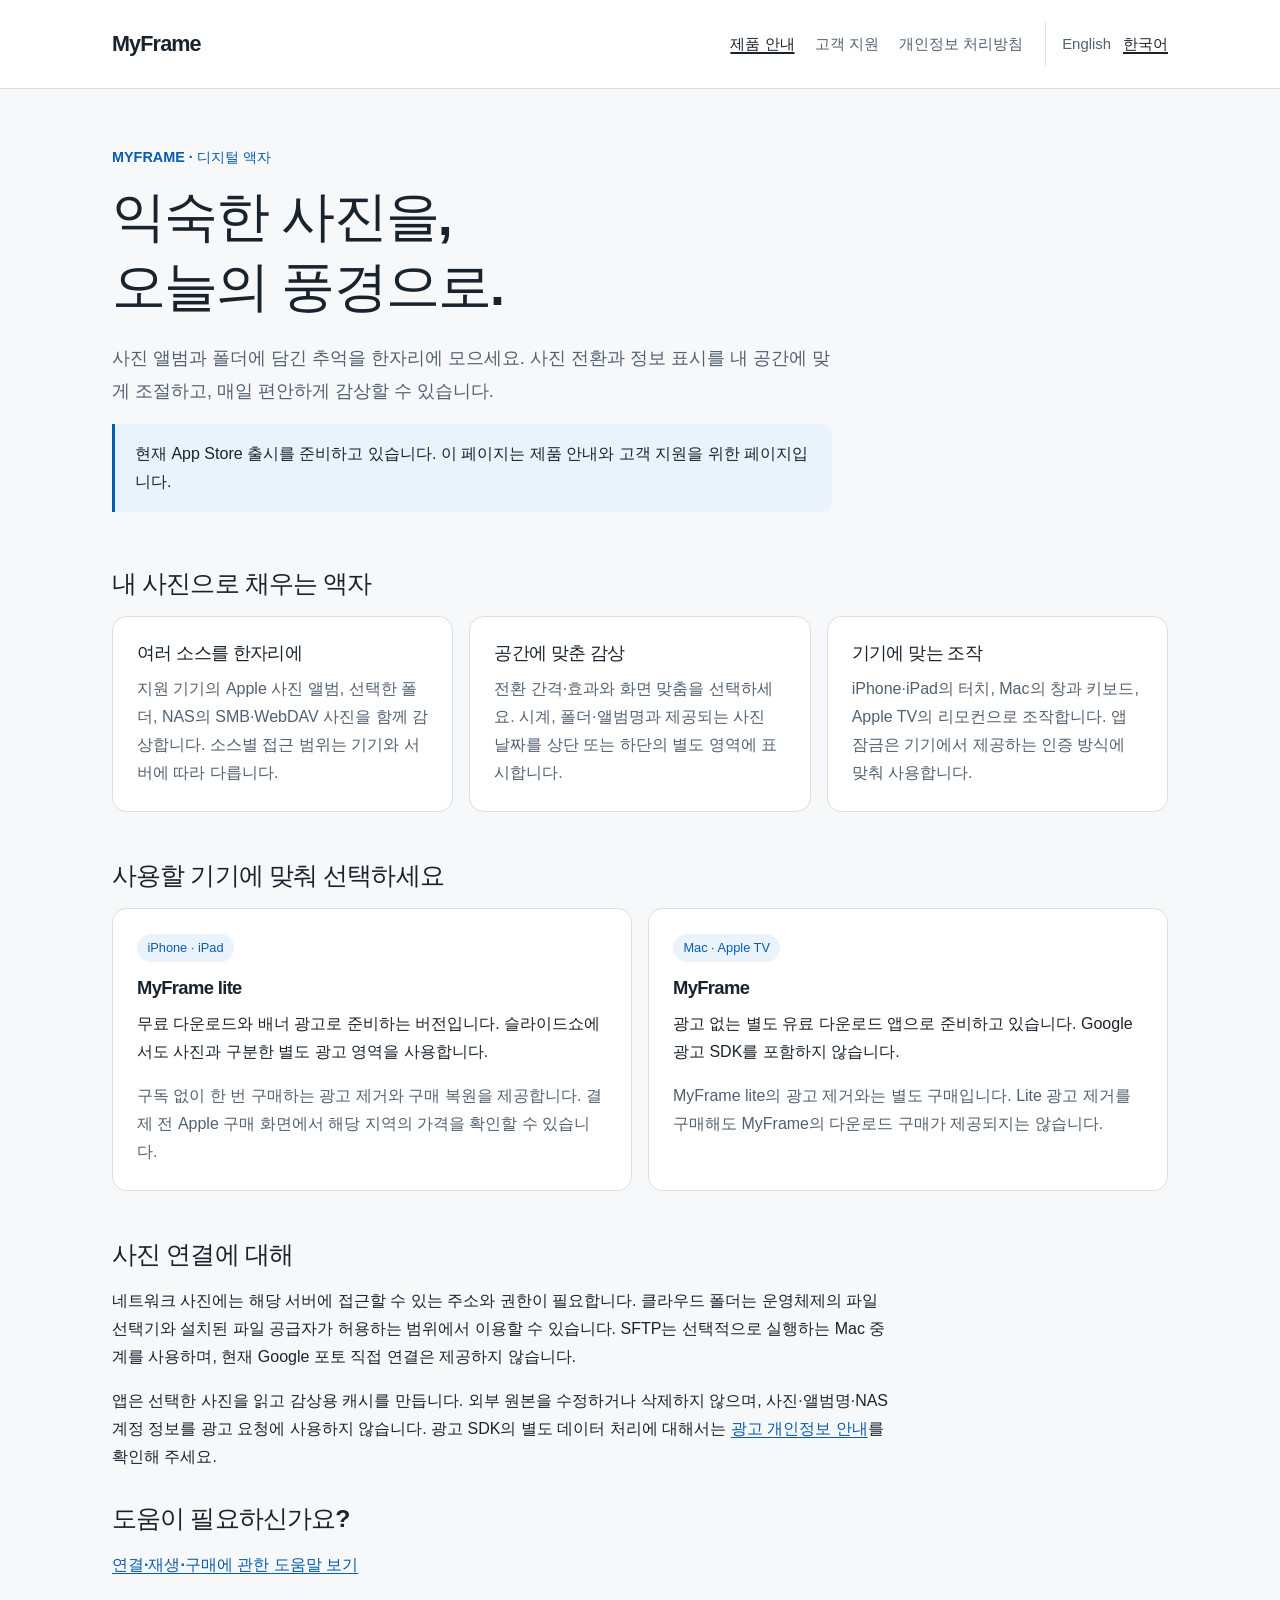
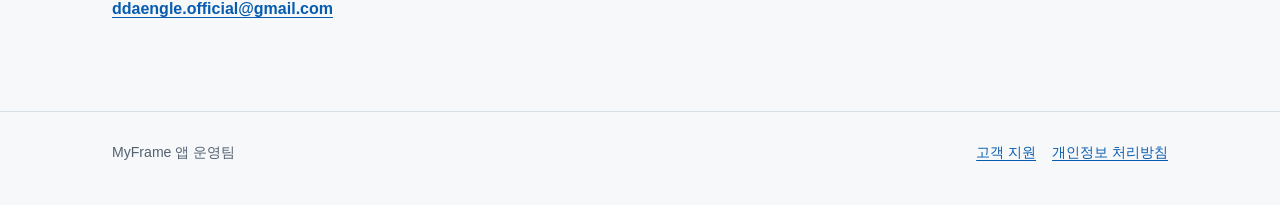
==== ko/index.html @ f850022d "Make MyFrame support readable by default without losing Korean access Serve complete English product" ====
<!doctype html>
<html lang="ko">
<head>
  <meta charset="utf-8">
  <meta name="viewport" content="width=device-width, initial-scale=1">
  <meta name="color-scheme" content="light dark">
  <meta name="description" content="MyFrame과 MyFrame lite의 제품 안내, 고객 지원 및 개인정보 처리방침입니다.">
  <title>MyFrame · 일상에 머무는 사진</title>
  <link rel="canonical" href="https://ddaengle.github.io/myframe/ko/">
  <link rel="alternate" hreflang="en" href="https://ddaengle.github.io/myframe/">
  <link rel="alternate" hreflang="ko" href="https://ddaengle.github.io/myframe/ko/">
  <link rel="alternate" hreflang="x-default" href="https://ddaengle.github.io/myframe/">
  <link rel="stylesheet" href="../styles.css">
</head>
<body>
  <a class="skip-link" href="#main">본문으로 이동</a>
  <header class="site-header">
    <div class="wrap header-inner">
      <a class="wordmark" href="index.html" aria-label="MyFrame 홈">MyFrame</a>
      <div class="header-navigation">
        <nav aria-label="주 메뉴">
          <a href="index.html" aria-current="page">제품 안내</a>
          <a href="support.html">고객 지원</a>
          <a href="privacy.html">개인정보 처리방침</a>
        </nav>
        <nav class="language-nav" aria-label="언어">
          <a href="../index.html" lang="en" hreflang="en">English</a>
          <a href="index.html" lang="ko" hreflang="ko" aria-current="page">한국어</a>
        </nav>
      </div>
    </div>
  </header>
  <main id="main" class="wrap">
    <div class="hero">
      <p class="eyebrow">MYFRAME · 디지털 액자</p>
      <h1>익숙한 사진을,<br>오늘의 풍경으로.</h1>
      <p class="lead">사진 앨범과 폴더에 담긴 추억을 한자리에 모으세요. 사진 전환과 정보 표시를 내 공간에 맞게 조절하고, 매일 편안하게 감상할 수 있습니다.</p>
      <p class="notice">현재 App Store 출시를 준비하고 있습니다. 이 페이지는 제품 안내와 고객 지원을 위한 페이지입니다.</p>
    </div>

    <section aria-labelledby="features-title">
      <h2 id="features-title">내 사진으로 채우는 액자</h2>
      <div class="grid">
        <article class="card">
          <h3>여러 소스를 한자리에</h3>
          <p class="muted">지원 기기의 Apple 사진 앨범, 선택한 폴더, NAS의 SMB·WebDAV 사진을 함께 감상합니다. 소스별 접근 범위는 기기와 서버에 따라 다릅니다.</p>
        </article>
        <article class="card">
          <h3>공간에 맞춘 감상</h3>
          <p class="muted">전환 간격·효과와 화면 맞춤을 선택하세요. 시계, 폴더·앨범명과 제공되는 사진 날짜를 상단 또는 하단의 별도 영역에 표시합니다.</p>
        </article>
        <article class="card">
          <h3>기기에 맞는 조작</h3>
          <p class="muted">iPhone·iPad의 터치, Mac의 창과 키보드, Apple TV의 리모컨으로 조작합니다. 앱 잠금은 기기에서 제공하는 인증 방식에 맞춰 사용합니다.</p>
        </article>
      </div>
    </section>

    <section class="section" aria-labelledby="editions-title">
      <h2 id="editions-title">사용할 기기에 맞춰 선택하세요</h2>
      <div class="grid editions">
        <article class="card">
          <span class="tag">iPhone · iPad</span>
          <h3>MyFrame lite</h3>
          <p>무료 다운로드와 배너 광고로 준비하는 버전입니다. 슬라이드쇼에서도 사진과 구분한 별도 광고 영역을 사용합니다.</p>
          <p class="muted">구독 없이 한 번 구매하는 광고 제거와 구매 복원을 제공합니다. 결제 전 Apple 구매 화면에서 해당 지역의 가격을 확인할 수 있습니다.</p>
        </article>
        <article class="card">
          <span class="tag">Mac · Apple TV</span>
          <h3>MyFrame</h3>
          <p>광고 없는 별도 유료 다운로드 앱으로 준비하고 있습니다. Google 광고 SDK를 포함하지 않습니다.</p>
          <p class="muted">MyFrame lite의 광고 제거와는 별도 구매입니다. Lite 광고 제거를 구매해도 MyFrame의 다운로드 구매가 제공되지는 않습니다.</p>
        </article>
      </div>
    </section>

    <section class="section article" aria-labelledby="connections-title">
      <h2 id="connections-title">사진 연결에 대해</h2>
      <p>네트워크 사진에는 해당 서버에 접근할 수 있는 주소와 권한이 필요합니다. 클라우드 폴더는 운영체제의 파일 선택기와 설치된 파일 공급자가 허용하는 범위에서 이용할 수 있습니다. SFTP는 선택적으로 실행하는 Mac 중계를 사용하며, 현재 Google 포토 직접 연결은 제공하지 않습니다.</p>
      <p>앱은 선택한 사진을 읽고 감상용 캐시를 만듭니다. 외부 원본을 수정하거나 삭제하지 않으며, 사진·앨범명·NAS 계정 정보를 광고 요청에 사용하지 않습니다. 광고 SDK의 별도 데이터 처리에 대해서는 <a href="privacy.html#advertising">광고 개인정보 안내</a>를 확인해 주세요.</p>
    </section>

    <section class="section contact" aria-labelledby="contact-title">
      <h2 id="contact-title">도움이 필요하신가요?</h2>
      <p><a href="support.html">연결·재생·구매에 관한 도움말 보기</a></p>
      <p><a href="mailto:ddaengle.official@gmail.com">ddaengle.official@gmail.com</a></p>
    </section>
  </main>
  <footer class="site-footer">
    <div class="wrap footer-inner">
      <span>MyFrame 앱 운영팀</span>
      <div class="footer-links"><a href="support.html">고객 지원</a><a href="privacy.html">개인정보 처리방침</a></div>
    </div>
  </footer>
</body>
</html>
---- styles.css ----
:root {
  color-scheme: light dark;
  --background: #f7f8fa;
  --surface: #ffffff;
  --text: #19232e;
  --muted: #526171;
  --line: #d8dfe6;
  --accent: #075caf;
  --soft: #eaf3fc;
  --focus: #005fcc;
  font-family: -apple-system, BlinkMacSystemFont, "Apple SD Gothic Neo", "Noto Sans KR", sans-serif;
  font-synthesis: none;
}

* { box-sizing: border-box; }
html { scroll-padding-top: 1.5rem; }
body { margin: 0; background: var(--background); color: var(--text); line-height: 1.75; }
a { color: var(--accent); text-underline-offset: .2em; overflow-wrap: anywhere; }
a:hover { text-decoration-thickness: 2px; }
a:focus-visible, summary:focus-visible { outline: 3px solid var(--focus); outline-offset: 5px; border-radius: 3px; }
.skip-link { position: absolute; left: 1rem; top: -8rem; z-index: 1; padding: .75rem 1rem; background: var(--surface); }
.skip-link:focus { top: 1rem; }
.wrap { width: min(100% - 3rem, 66rem); margin-inline: auto; }
.site-header { border-bottom: 1px solid var(--line); background: var(--surface); }
.header-inner { min-height: 5.5rem; display: flex; justify-content: space-between; align-items: center; gap: 1rem; padding-block: 1rem; }
.header-navigation { display: flex; align-items: center; justify-content: flex-end; flex-wrap: wrap; gap: .3rem 1.4rem; }
.language-nav { border-left: 1px solid var(--line); padding-left: 1rem; gap: .75rem; }
.language-nav a { display: inline-flex; align-items: center; min-height: 44px; white-space: nowrap; }
.wordmark { color: var(--text); font-size: 1.35rem; font-weight: 750; letter-spacing: -.04em; text-decoration: none; }
nav { display: flex; flex-wrap: wrap; gap: .2rem 1.25rem; }
nav a { padding-block: .45rem; color: var(--muted); text-decoration: none; font-size: .93rem; }
nav a[aria-current="page"] { color: var(--text); text-decoration: underline; text-decoration-thickness: 2px; }
main { padding-block: 3.5rem 4.5rem; }
.hero { max-width: 45rem; padding-bottom: 2.5rem; }
.eyebrow { color: var(--accent); font-size: .9rem; font-weight: 650; margin: 0 0 .75rem; }
h1, h2, h3 { line-height: 1.3; letter-spacing: -.035em; overflow-wrap: anywhere; }
h1 { font-size: clamp(2rem, 5vw, 3.35rem); margin: 0 0 1.25rem; font-weight: 750; }
h2 { font-size: 1.55rem; margin: 0 0 1rem; }
h3 { font-size: 1.15rem; margin: 0 0 .6rem; }
p { margin: 0 0 1rem; }
.lead { color: var(--muted); font-size: 1.12rem; line-height: 1.85; }
.muted, .meta { color: var(--muted); }
.meta { font-size: .9rem; }
.notice { padding: 1rem 1.25rem; border-left: 3px solid var(--accent); background: var(--soft); border-radius: 0 .6rem .6rem 0; }
.section { margin-top: 3rem; }
.grid { display: grid; grid-template-columns: repeat(3, minmax(0, 1fr)); gap: 1rem; }
.editions { grid-template-columns: repeat(2, minmax(0, 1fr)); }
.card { background: var(--surface); border: 1px solid var(--line); border-radius: .9rem; padding: 1.5rem; }
.card p:last-child, .notice p:last-child { margin-bottom: 0; }
.tag { display: inline-block; font-size: .8rem; color: var(--accent); background: var(--soft); padding: .2rem .65rem; border-radius: 1rem; margin-bottom: .85rem; }
.contact { margin-top: 2rem; }
.contact a { font-weight: 650; }
.article { max-width: 49rem; }
.article > section { margin-top: 2.5rem; }
.article ul, .article ol { padding-left: 1.4rem; }
.article li { margin-block: .45rem; }
.toc { padding: 1.3rem 1.5rem; background: var(--surface); border: 1px solid var(--line); border-radius: .9rem; }
.toc h2 { font-size: 1.1rem; margin-bottom: .6rem; }
.toc ul { margin-block: 0; }
.faq { margin-top: 1.5rem; border-top: 1px solid var(--line); }
details { border-bottom: 1px solid var(--line); padding: 1.05rem 0; }
summary { cursor: pointer; font-size: 1.04rem; font-weight: 650; padding-right: .75rem; }
details[open] summary { margin-bottom: .9rem; }
details p, details ul, details ol { color: var(--muted); }
details p:last-child { margin-bottom: .2rem; }
.site-footer { border-top: 1px solid var(--line); color: var(--muted); font-size: .88rem; padding-block: 1.75rem 2.5rem; }
.footer-inner { display: flex; justify-content: space-between; gap: 1.25rem; flex-wrap: wrap; }
.footer-links { display: flex; gap: 1rem; flex-wrap: wrap; }

@media (prefers-color-scheme: dark) {
  :root {
    --background: #111820;
    --surface: #19232e;
    --text: #f0f4f8;
    --muted: #b8c5d3;
    --line: #3a4a5b;
    --accent: #8dc7ff;
    --soft: #20384f;
    --focus: #9bcfff;
  }
}

@media (max-width: 42rem) {
  .wrap { width: min(100% - 2rem, 66rem); }
  .header-inner { align-items: flex-start; flex-direction: column; gap: .25rem; padding-block: 1rem .7rem; }
  .header-navigation { justify-content: flex-start; gap: .1rem 1rem; }
  nav { gap: .1rem 1rem; }
  main { padding-block: 2.5rem 3.5rem; }
  .hero { padding-bottom: 1.5rem; }
  .grid, .editions { grid-template-columns: 1fr; }
  .card { padding: 1.25rem; }
  .section { margin-top: 2.5rem; }
  .lead { font-size: 1.04rem; }
}

@media (forced-colors: active) {
  .card, .toc, .notice { border: 1px solid CanvasText; }
  .tag { border: 1px solid CanvasText; }
}

@media print {
  :root { color-scheme: light; --background: #fff; --surface: #fff; --text: #000; --muted: #333; --line: #aaa; --accent: #000; --soft: #fff; }
  .wrap { width: 100%; }
  .skip-link, nav { display: none; }
  main { padding-block: 1rem; }
  .card, .toc { break-inside: avoid; }
}
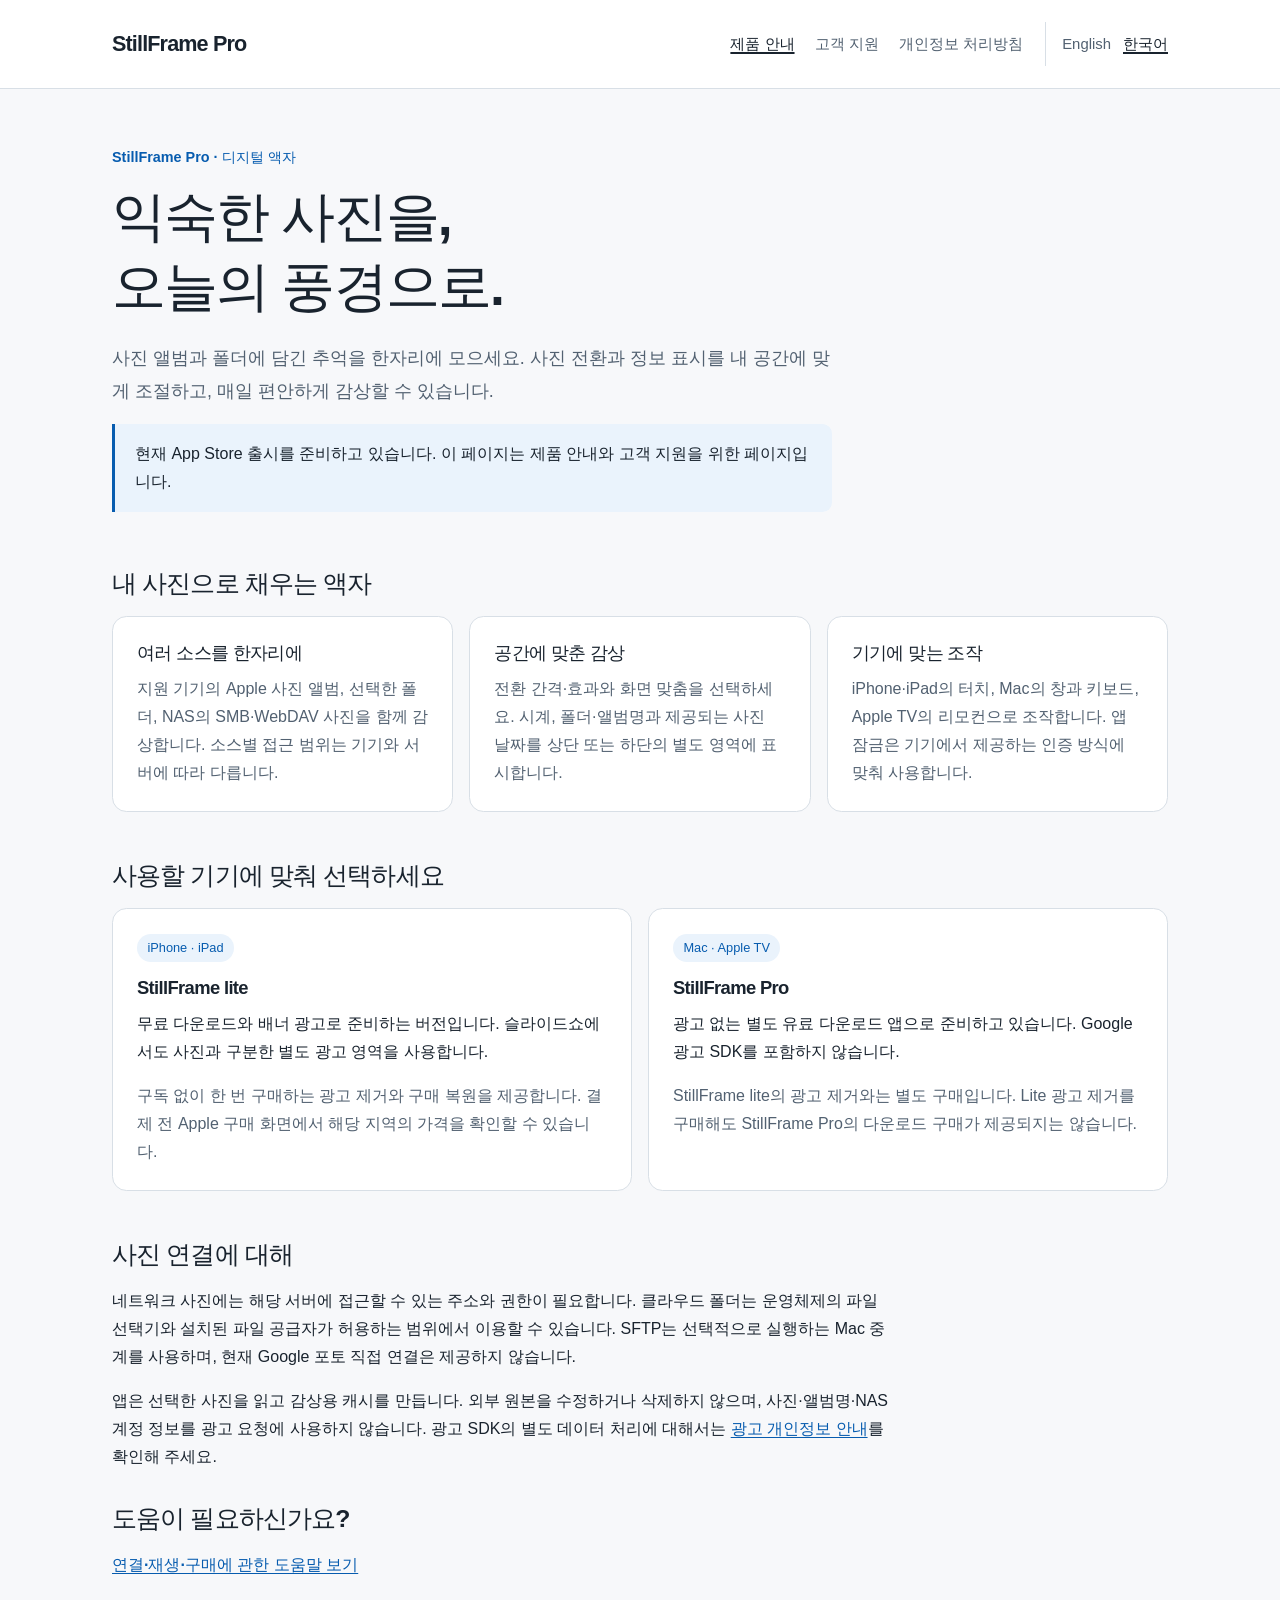
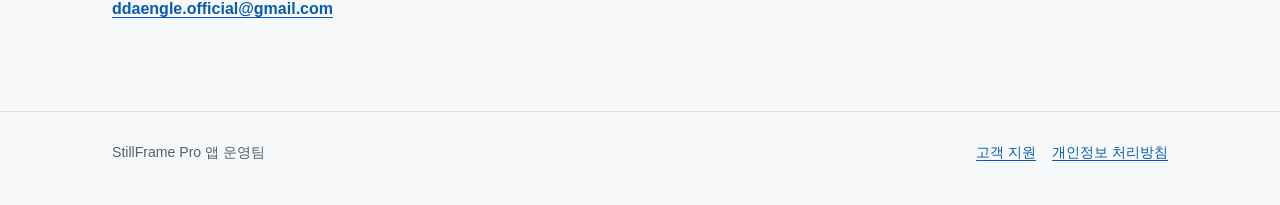
==== commit 862f6448: "Unify app recognition across the release and support website Use StillFrame Pro for the paid Mac and" ====
--- a/ko/index.html
+++ b/ko/index.html
@@ -4,8 +4,8 @@
   <meta charset="utf-8">
   <meta name="viewport" content="width=device-width, initial-scale=1">
   <meta name="color-scheme" content="light dark">
-  <meta name="description" content="MyFrame과 MyFrame lite의 제품 안내, 고객 지원 및 개인정보 처리방침입니다.">
-  <title>MyFrame · 일상에 머무는 사진</title>
+  <meta name="description" content="StillFrame Pro과 StillFrame lite의 제품 안내, 고객 지원 및 개인정보 처리방침입니다.">
+  <title>StillFrame Pro · 일상에 머무는 사진</title>
   <link rel="canonical" href="https://ddaengle.github.io/myframe/ko/">
   <link rel="alternate" hreflang="en" href="https://ddaengle.github.io/myframe/">
   <link rel="alternate" hreflang="ko" href="https://ddaengle.github.io/myframe/ko/">
@@ -16,7 +16,7 @@
   <a class="skip-link" href="#main">본문으로 이동</a>
   <header class="site-header">
     <div class="wrap header-inner">
-      <a class="wordmark" href="index.html" aria-label="MyFrame 홈">MyFrame</a>
+      <a class="wordmark" href="index.html" aria-label="StillFrame Pro 홈">StillFrame Pro</a>
       <div class="header-navigation">
         <nav aria-label="주 메뉴">
           <a href="index.html" aria-current="page">제품 안내</a>
@@ -32,7 +32,7 @@
   </header>
   <main id="main" class="wrap">
     <div class="hero">
-      <p class="eyebrow">MYFRAME · 디지털 액자</p>
+      <p class="eyebrow">StillFrame Pro · 디지털 액자</p>
       <h1>익숙한 사진을,<br>오늘의 풍경으로.</h1>
       <p class="lead">사진 앨범과 폴더에 담긴 추억을 한자리에 모으세요. 사진 전환과 정보 표시를 내 공간에 맞게 조절하고, 매일 편안하게 감상할 수 있습니다.</p>
       <p class="notice">현재 App Store 출시를 준비하고 있습니다. 이 페이지는 제품 안내와 고객 지원을 위한 페이지입니다.</p>
@@ -61,15 +61,15 @@
       <div class="grid editions">
         <article class="card">
           <span class="tag">iPhone · iPad</span>
-          <h3>MyFrame lite</h3>
+          <h3>StillFrame lite</h3>
           <p>무료 다운로드와 배너 광고로 준비하는 버전입니다. 슬라이드쇼에서도 사진과 구분한 별도 광고 영역을 사용합니다.</p>
           <p class="muted">구독 없이 한 번 구매하는 광고 제거와 구매 복원을 제공합니다. 결제 전 Apple 구매 화면에서 해당 지역의 가격을 확인할 수 있습니다.</p>
         </article>
         <article class="card">
           <span class="tag">Mac · Apple TV</span>
-          <h3>MyFrame</h3>
+          <h3>StillFrame Pro</h3>
           <p>광고 없는 별도 유료 다운로드 앱으로 준비하고 있습니다. Google 광고 SDK를 포함하지 않습니다.</p>
-          <p class="muted">MyFrame lite의 광고 제거와는 별도 구매입니다. Lite 광고 제거를 구매해도 MyFrame의 다운로드 구매가 제공되지는 않습니다.</p>
+          <p class="muted">StillFrame lite의 광고 제거와는 별도 구매입니다. Lite 광고 제거를 구매해도 StillFrame Pro의 다운로드 구매가 제공되지는 않습니다.</p>
         </article>
       </div>
     </section>
@@ -88,7 +88,7 @@
   </main>
   <footer class="site-footer">
     <div class="wrap footer-inner">
-      <span>MyFrame 앱 운영팀</span>
+      <span>StillFrame Pro 앱 운영팀</span>
       <div class="footer-links"><a href="support.html">고객 지원</a><a href="privacy.html">개인정보 처리방침</a></div>
     </div>
   </footer>
--- a/styles.css
+++ b/styles.css
@@ -42,6 +42,7 @@
 .muted, .meta { color: var(--muted); }
 .meta { font-size: .9rem; }
 .notice { padding: 1rem 1.25rem; border-left: 3px solid var(--accent); background: var(--soft); border-radius: 0 .6rem .6rem 0; }
+.listing-note { margin-top: 1.5rem; }
 .section { margin-top: 3rem; }
 .grid { display: grid; grid-template-columns: repeat(3, minmax(0, 1fr)); gap: 1rem; }
 .editions { grid-template-columns: repeat(2, minmax(0, 1fr)); }
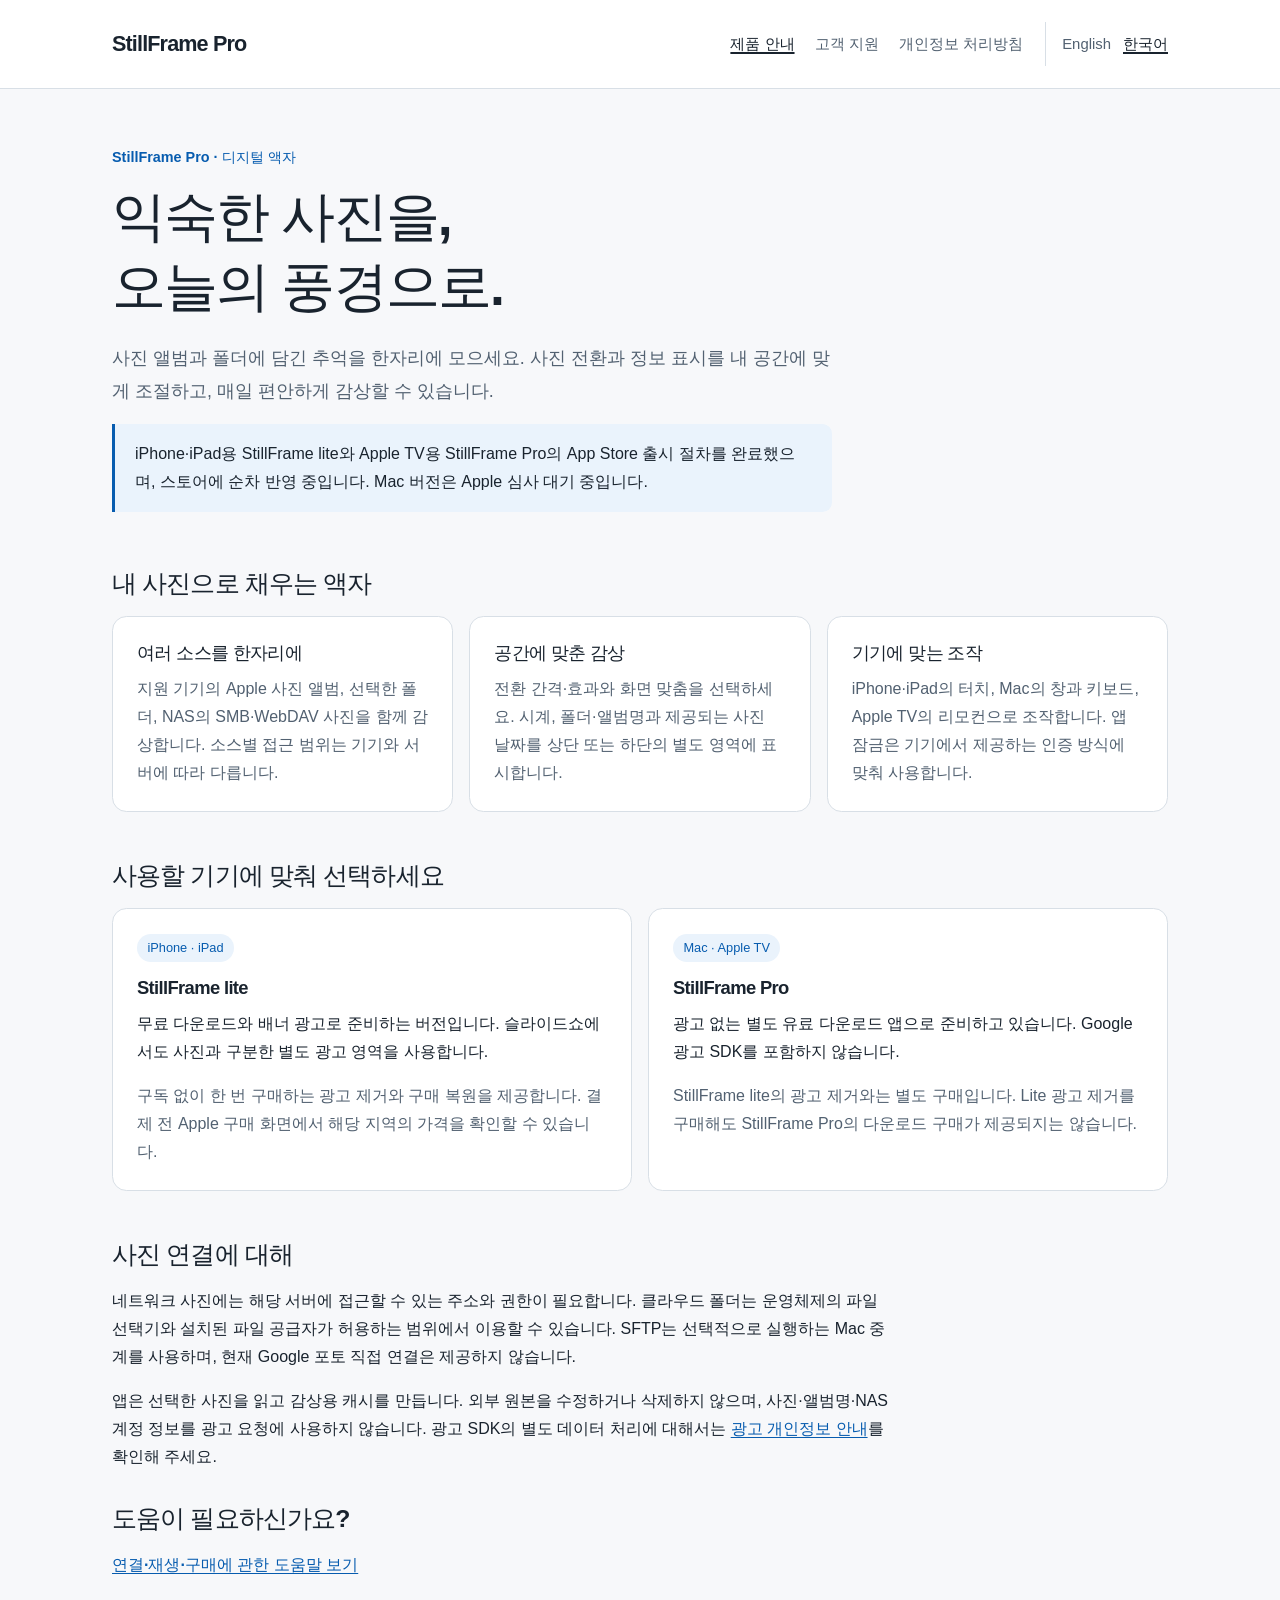
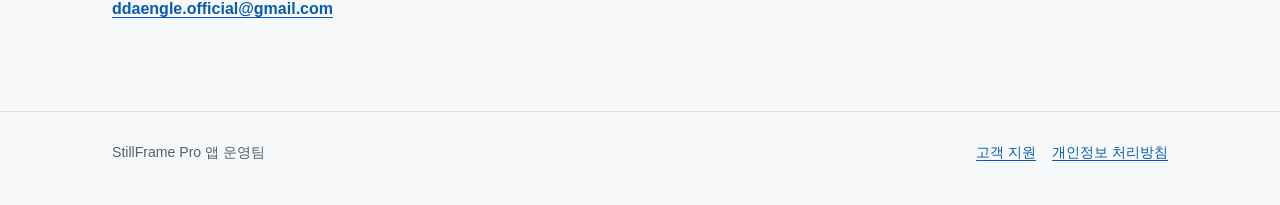
==== commit 39ae5efd: "Keep release guidance aligned with approved platforms Replace the preparation notice after the manua" ====
--- a/ko/index.html
+++ b/ko/index.html
@@ -35,7 +35,7 @@
       <p class="eyebrow">StillFrame Pro · 디지털 액자</p>
       <h1>익숙한 사진을,<br>오늘의 풍경으로.</h1>
       <p class="lead">사진 앨범과 폴더에 담긴 추억을 한자리에 모으세요. 사진 전환과 정보 표시를 내 공간에 맞게 조절하고, 매일 편안하게 감상할 수 있습니다.</p>
-      <p class="notice">현재 App Store 출시를 준비하고 있습니다. 이 페이지는 제품 안내와 고객 지원을 위한 페이지입니다.</p>
+      <p class="notice">iPhone·iPad용 StillFrame lite와 Apple TV용 StillFrame Pro의 App Store 출시 절차를 완료했으며, 스토어에 순차 반영 중입니다. Mac 버전은 Apple 심사 대기 중입니다.</p>
     </div>
 
     <section aria-labelledby="features-title">
